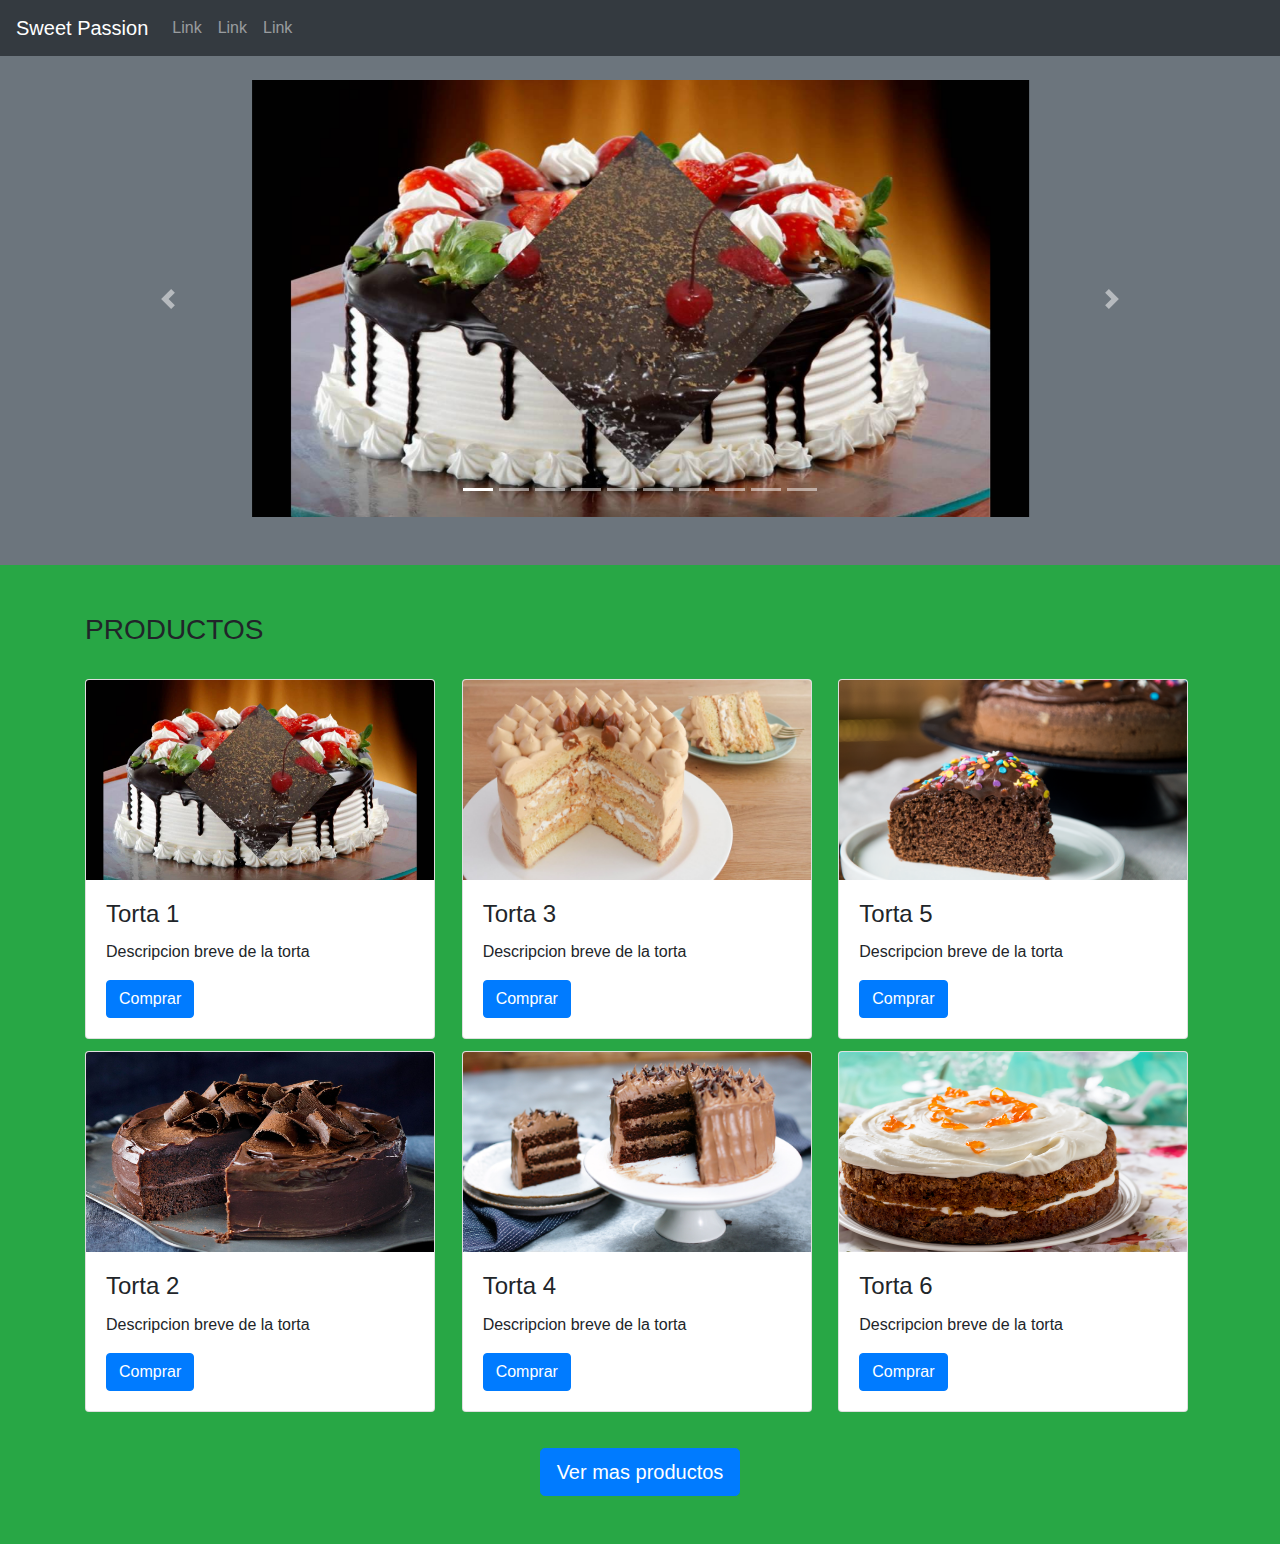
==== index.html @ 9561f7d3 "primera pagina" ====
<!DOCTYPE html>
<html lang="es">
<head>
	<meta charset="UTF-8">
	<meta name="viewport" content="width=device-width, initial-scale=1">
	<title>Pasteleria</title>
	
	<link rel="stylesheet" type="text/css" href="css/bootstrap.min.css">
	<link rel="stylesheet" type="text/css" href="css/style.css">
	<script  src="js/jquery.min.js"></script>
	<script  src="js/popper.min.js"></script>
	<script type="text/javascript" src="js/bootstrap.min.js"></script>
</head>
<body class="bg-secondary">
<!--navBar-->
	<nav class="navbar navbar-expand-md bg-dark navbar-dark">
  <a class="navbar-brand" href="#">Sweet Passion</a>
  <button class="navbar-toggler" type="button" data-toggle="collapse" data-target="#collapsibleNavbar">
    <span class="navbar-toggler-icon"></span>
  </button>
  <div class="collapse navbar-collapse" id="collapsibleNavbar">
    <ul class="navbar-nav">
      <li class="nav-item">
        <a class="nav-link" href="#">Link</a>
      </li>
      <li class="nav-item">
        <a class="nav-link" href="#">Link</a>
      </li>
      <li class="nav-item">
        <a class="nav-link" href="#">Link</a>
      </li>    
    </ul>
  </div>  
</nav>
        
<!--Carousel-->
<br>
<section class="container" >
	<div id="demo" class="carousel slide " data-ride="carousel">

  <!-- Indicators -->
  <ul class="carousel-indicators">
    <li data-target="#demo" data-slide-to="0" class="active"></li>
    <li data-target="#demo" data-slide-to="1"></li>
    <li data-target="#demo" data-slide-to="2"></li>
    <li data-target="#demo" data-slide-to="3"></li>
    <li data-target="#demo" data-slide-to="4"></li>
    <li data-target="#demo" data-slide-to="5"></li>
    <li data-target="#demo" data-slide-to="6"></li>
    <li data-target="#demo" data-slide-to="7"></li>
    <li data-target="#demo" data-slide-to="8"></li>
    <li data-target="#demo" data-slide-to="9"></li>
  </ul>
  
 <!-- The slideshow -->
  <div class="carousel-inner text-center" >
    <div class="carousel-item active ">
      <img src="img/torta-1.jpg" alt="" >
    </div>
    <div class="carousel-item">
      <img src="img/torta-2.jpg" alt="" >
    </div>
    <div class="carousel-item">
      <img src="img/torta-3.jpg" alt="" >
    </div>
    <div class="carousel-item">
      <img src="img/torta-4.jpg" alt="" >
    </div>
    <div class="carousel-item">
      <img src="img/torta-5.png" alt="" >
    </div>
    <div class="carousel-item">
      <img src="img/torta-6.jpg" alt="" >
    </div>
    <div class="carousel-item">
      <img src="img/torta-7.jpg" alt="" >
    </div>
    <div class="carousel-item">
      <img src="img/torta-8.jpg" alt="" >
    </div>
    <div class="carousel-item">
      <img src="img/torta-9.jpg" alt="" >
    </div>
    <div class="carousel-item">
      <img src="img/torta-10.png" alt="" width="1100" height="500">
    </div>
  </div>
  
  <!-- Left and right controls -->
  <a class="carousel-control-prev" href="#demo" data-slide="prev">
    <span class="carousel-control-prev-icon"></span>
  </a>
  <a class="carousel-control-next" href="#demo" data-slide="next">
    <span class="carousel-control-next-icon"></span>
  </a>
	</div>
</section>
<br><br>
<!--productos con CARDS y botones-->
<section class="bg-success"><br><br>
	<div class="container "><h3>PRODUCTOS</h3></div><br>
	<div class="container card-columns align-self-auto">
		<div class="card" style="width:350px">
  			<img class="card-img-top" src="img/torta-1.jpg" alt="Card image" style="height: 200px">
  			<div class="card-body">
    			<h4 class="card-title">Torta 1</h4>
    			<p class="card-text">Descripcion breve de la torta</p>
    			<a href="#" class="btn btn-primary">Comprar</a>
  			</div>
		</div>

		<div class="card" style="width:350px">
  			<img class="card-img-top" src="img/torta-2.jpg" alt="Card image" style="height: 200px">
  			<div class="card-body">
    			<h4 class="card-title">Torta 2</h4>
    			<p class="card-text">Descripcion breve de la torta</p>
    			<a href="#" class="btn btn-primary">Comprar</a>
  			</div>
		</div>

		<div class="card" style="width:350px">
  			<img class="card-img-top" src="img/torta-3.jpg" alt="Card image" style="height: 200px">
  			<div class="card-body">
    			<h4 class="card-title">Torta 3</h4>
    			<p class="card-text">Descripcion breve de la torta</p>
    			<a href="#" class="btn btn-primary">Comprar</a>
  			</div>
		</div>

		<div class="card" style="width:350px">
  			<img class="card-img-top" src="img/torta-4.jpg" alt="Card image" style="height: 200px">
  			<div class="card-body">
    			<h4 class="card-title">Torta 4</h4>
    			<p class="card-text">Descripcion breve de la torta</p>
    			<a href="#" class="btn btn-primary">Comprar</a>
  			</div>
		</div>

		<div class="card" style="width:350px">
  			<img class="card-img-top" src="img/torta-5.png" alt="Card image" style="height: 200px">
  			<div class="card-body">
    			<h4 class="card-title">Torta 5</h4>
    			<p class="card-text">Descripcion breve de la torta</p>
    			<a href="#" class="btn btn-primary">Comprar</a>
  			</div>
		</div>

		<div class="card" style="width:350px">
  			<img class="card-img-top" src="img/torta-6.jpg" alt="Card image" style="height: 200px">
  			<div class="card-body">
    			<h4 class="card-title">Torta 6</h4>
    			<p class="card-text">Descripcion breve de la torta</p>
    			<a href="#" class="btn btn-primary">Comprar</a>
  			</div>
		</div>

	</div><br>
	<div class="container text-center">
		<button type="button" class="btn btn-primary btn-lg">Ver mas productos</button>
	</div><br><br>
</section>
</body>
</html>
---- css/style.css ----
.carousel-inner img {
    width: 70%;
    height: 50%;
  }
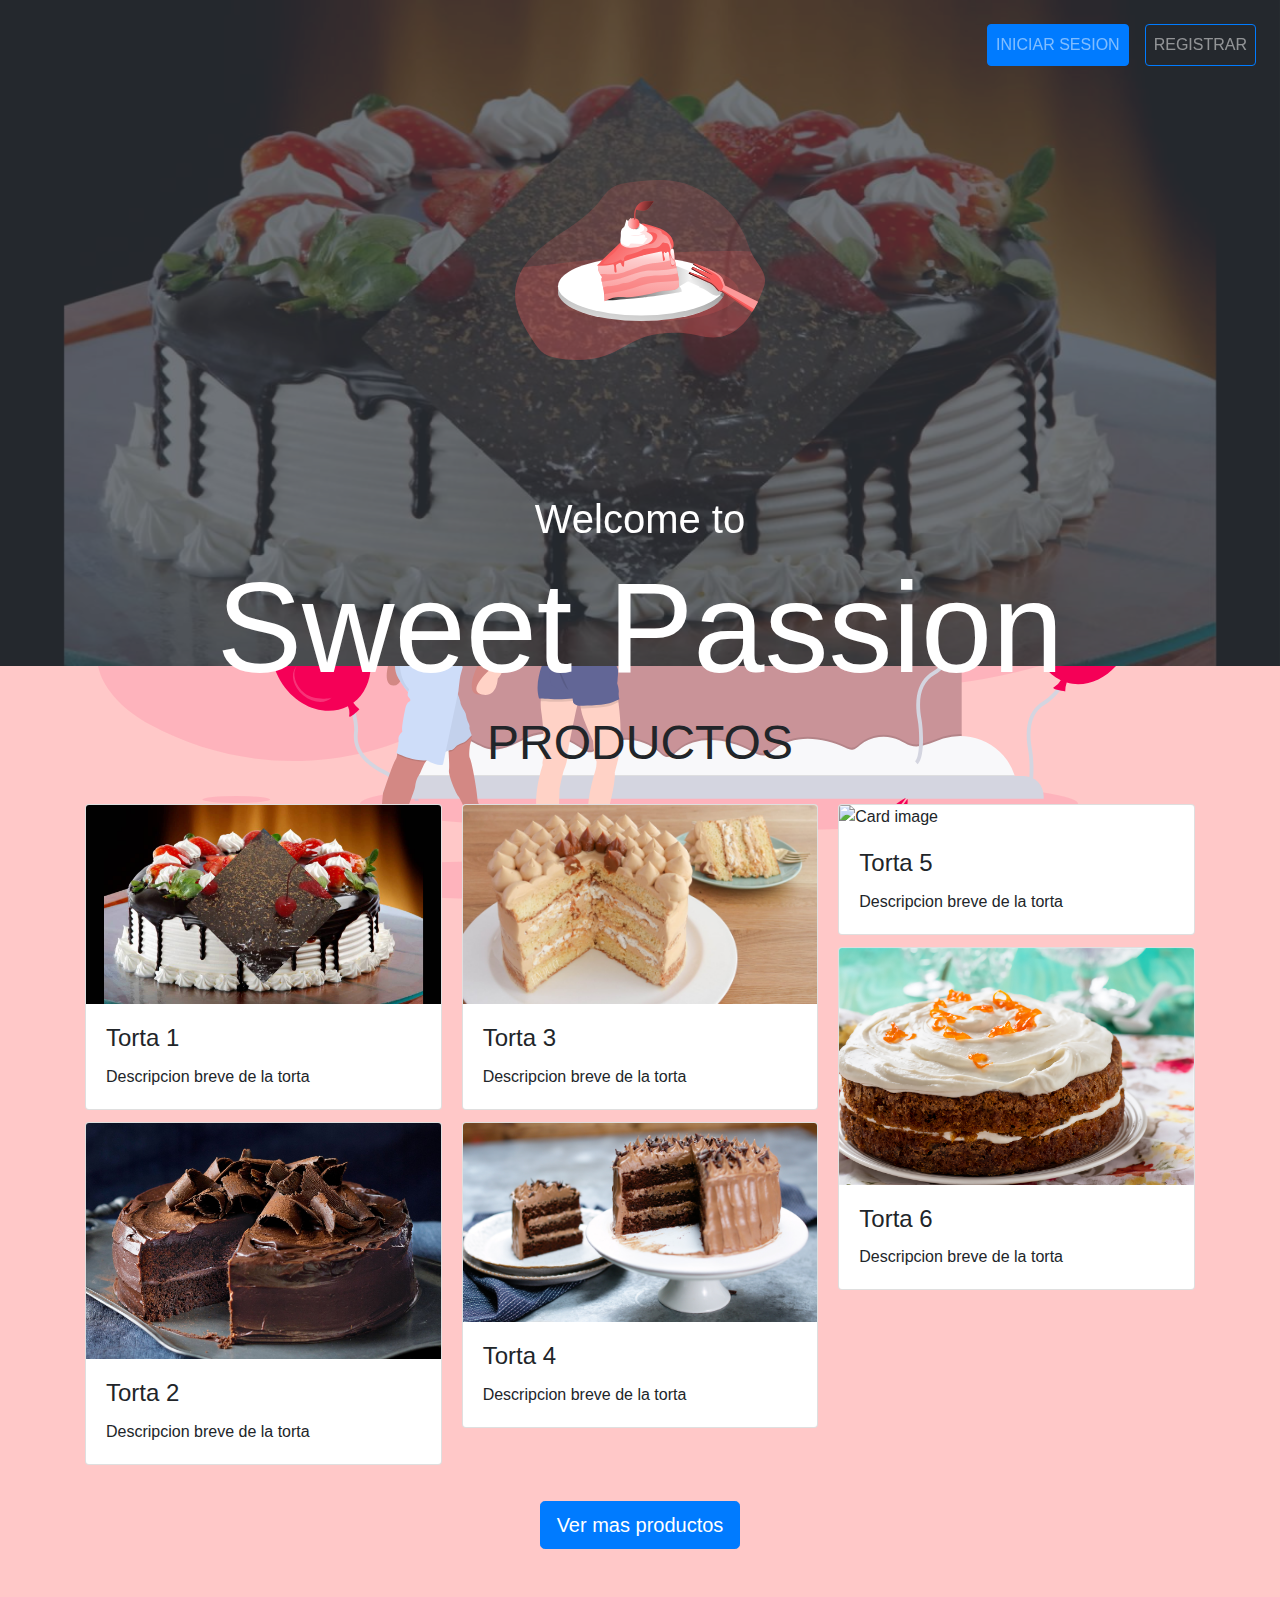
==== commit 21655de1: "nuevo estilo" ====
--- a/index.html
+++ b/index.html
@@ -8,38 +8,48 @@
 	<link rel="stylesheet" type="text/css" href="css/bootstrap.min.css">
 	<link rel="stylesheet" type="text/css" href="css/style.css">
 	<script  src="js/jquery.min.js"></script>
-	<script  src="js/popper.min.js"></script>
-	<script type="text/javascript" src="js/bootstrap.min.js"></script>
+	<!--script  src="js/popper.min.js"></script-->
+	<script type="text/javascript" src="js/bootstrap.js"></script>
+	<script type="text/javascript" src="js/javascript.js"></script>
+  
+
+
+<script src="https://cdn.jsdelivr.net/npm/popper.js@1.16.0/dist/umd/popper.min.js" integrity="sha384-Q6E9RHvbIyZFJoft+2mJbHaEWldlvI9IOYy5n3zV9zzTtmI3UksdQRVvoxMfooAo" crossorigin="anonymous"></script>
+
+
+
 </head>
-<body class="bg-secondary">
+<body class="bg-dark">
 <!--navBar-->
-	<nav class="navbar navbar-expand-md bg-dark navbar-dark">
-  <a class="navbar-brand" href="#">Sweet Passion</a>
-  <button class="navbar-toggler" type="button" data-toggle="collapse" data-target="#collapsibleNavbar">
+	<nav class="navbar navbar-expand-lg navbar-dark navbar-transparent  py-3" >
+  <!--a class="navbar-brand" href="#">Sweet Passion</a-->
+  <button class="navbar-toggler navbar-toggler-right" type="button" data-toggle="collapse" data-target="#collapsibleNavbar">
     <span class="navbar-toggler-icon"></span>
   </button>
   <div class="collapse navbar-collapse" id="collapsibleNavbar">
-    <ul class="navbar-nav">
+    <ul class="navbar-nav ml-auto my-2 my-lg-0">
       <li class="nav-item">
-        <a class="nav-link" href="#">Link</a>
+        <a class="nav-link btn btn-primary m-2" href="login.html">INICIAR SESION</a>
       </li>
       <li class="nav-item">
-        <a class="nav-link" href="#">Link</a>
-      </li>
-      <li class="nav-item">
-        <a class="nav-link" href="#">Link</a>
+        <a class="nav-link btn btn-outline-primary m-2" href="register.html">REGISTRAR</a>
       </li>    
     </ul>
   </div>  
 </nav>
-        
+      
 <!--Carousel-->
-<br>
-<section class="container" >
+
+<section class="text-center head-size  parallax ">
+  <div class="logo"><img src="img/cake2.svg"></div>
+  <div class="text-title">
+    <h1>Welcome to</h1>
+    <div><h1 style="font-size: 8rem; bottom: 20%;">Sweet Passion</h1></div>
+  </div>
 	<div id="demo" class="carousel slide " data-ride="carousel">
 
   <!-- Indicators -->
-  <ul class="carousel-indicators">
+  <ul class="carousel-indicators ocultar">
     <li data-target="#demo" data-slide-to="0" class="active"></li>
     <li data-target="#demo" data-slide-to="1"></li>
     <li data-target="#demo" data-slide-to="2"></li>
@@ -53,8 +63,8 @@
   </ul>
   
  <!-- The slideshow -->
-  <div class="carousel-inner text-center" >
-    <div class="carousel-item active ">
+  <div class="carousel-inner carousel-size text-center " >
+    <div class="carousel-item  active ">
       <img src="img/torta-1.jpg" alt="" >
     </div>
     <div class="carousel-item">
@@ -67,7 +77,7 @@
       <img src="img/torta-4.jpg" alt="" >
     </div>
     <div class="carousel-item">
-      <img src="img/torta-5.png" alt="" >
+      <img src="img/torta-5.jpg" alt="" >
     </div>
     <div class="carousel-item">
       <img src="img/torta-6.jpg" alt="" >
@@ -82,82 +92,89 @@
       <img src="img/torta-9.jpg" alt="" >
     </div>
     <div class="carousel-item">
-      <img src="img/torta-10.png" alt="" width="1100" height="500">
+      <img src="img/torta-10.jpg" alt="" width="1100" height="500">
     </div>
   </div>
   
   <!-- Left and right controls -->
-  <a class="carousel-control-prev" href="#demo" data-slide="prev">
+  <a class="carousel-control-prev ocultar" href="#demo" data-slide="prev">
     <span class="carousel-control-prev-icon"></span>
   </a>
-  <a class="carousel-control-next" href="#demo" data-slide="next">
+  <a class="carousel-control-next ocultar" href="#demo" data-slide="next">
     <span class="carousel-control-next-icon"></span>
   </a>
 	</div>
 </section>
-<br><br>
+
 <!--productos con CARDS y botones-->
-<section class="bg-success"><br><br>
-	<div class="container "><h3>PRODUCTOS</h3></div><br>
-	<div class="container card-columns align-self-auto">
-		<div class="card" style="width:350px">
-  			<img class="card-img-top" src="img/torta-1.jpg" alt="Card image" style="height: 200px">
+<section class=" bg-redCake parallax" id="sectionProducts"><br><br>
+  <!--div ><img class="bg-imageCake" src="img/birthdayCake.svg"></div-->
+	<div class="container text-center"><h3 style="font-size: 3rem;">PRODUCTOS</h3></div><br>
+	<div class="container card-columns">
+		<div class="card" >
+  			<img class="card-img-top" src="img/torta-1.jpg" alt="Card image" >
   			<div class="card-body">
     			<h4 class="card-title">Torta 1</h4>
     			<p class="card-text">Descripcion breve de la torta</p>
-    			<a href="#" class="btn btn-primary">Comprar</a>
+    			<!--a href="#" class="btn btn-primary" onclick="alertComprar()">Comprar</a-->
   			</div>
 		</div>
 
-		<div class="card" style="width:350px">
-  			<img class="card-img-top" src="img/torta-2.jpg" alt="Card image" style="height: 200px">
+		<div class="card" >
+  			<img class="card-img-top" src="img/torta-2.jpg" alt="Card image" >
   			<div class="card-body">
     			<h4 class="card-title">Torta 2</h4>
     			<p class="card-text">Descripcion breve de la torta</p>
-    			<a href="#" class="btn btn-primary">Comprar</a>
+    			<!--a href="#" class="btn btn-primary" onclick="alertComprar()">Comprar</a-->
   			</div>
 		</div>
 
-		<div class="card" style="width:350px">
-  			<img class="card-img-top" src="img/torta-3.jpg" alt="Card image" style="height: 200px">
+		<div class="card" >
+  			<img class="card-img-top" src="img/torta-3.jpg" alt="Card image" >
   			<div class="card-body">
     			<h4 class="card-title">Torta 3</h4>
     			<p class="card-text">Descripcion breve de la torta</p>
-    			<a href="#" class="btn btn-primary">Comprar</a>
+    			<!--a href="#" class="btn btn-primary" onclick="alertComprar()">Comprar</a-->
   			</div>
 		</div>
 
-		<div class="card" style="width:350px">
-  			<img class="card-img-top" src="img/torta-4.jpg" alt="Card image" style="height: 200px">
+		<div class="card" >
+  			<img class="card-img-top" src="img/torta-4.jpg" alt="Card image">
   			<div class="card-body">
     			<h4 class="card-title">Torta 4</h4>
     			<p class="card-text">Descripcion breve de la torta</p>
-    			<a href="#" class="btn btn-primary">Comprar</a>
+    			<!--a href="#" class="btn btn-primary" onclick="alertComprar()">Comprar</a-->
   			</div>
 		</div>
 
-		<div class="card" style="width:350px">
-  			<img class="card-img-top" src="img/torta-5.png" alt="Card image" style="height: 200px">
+		<div class="card" >
+  			<img class="card-img-top" src="img/torta-5.jpg" alt="Card image" >
   			<div class="card-body">
     			<h4 class="card-title">Torta 5</h4>
     			<p class="card-text">Descripcion breve de la torta</p>
-    			<a href="#" class="btn btn-primary">Comprar</a>
+    			<!--a href="#" class="btn btn-primary" onclick="alertComprar()">Comprar</a-->
   			</div>
 		</div>
 
-		<div class="card" style="width:350px">
-  			<img class="card-img-top" src="img/torta-6.jpg" alt="Card image" style="height: 200px">
+		<div class="card" >
+  			<img class="card-img-top" src="img/torta-6.jpg" alt="Card image">
   			<div class="card-body">
     			<h4 class="card-title">Torta 6</h4>
     			<p class="card-text">Descripcion breve de la torta</p>
-    			<a href="#" class="btn btn-primary">Comprar</a>
+    			<!--a href="#" class="btn btn-primary" onclick="alertComprar()">Comprar</a-->
   			</div>
 		</div>
 
 	</div><br>
 	<div class="container text-center">
-		<button type="button" class="btn btn-primary btn-lg">Ver mas productos</button>
+		<a class="btn btn-primary btn-lg"  href="productos.html">Ver mas productos</a>
 	</div><br><br>
 </section>
+
+
+
+
+
+
 </body>
 </html>--- a/css/style.css
+++ b/css/style.css
@@ -1,4 +1,172 @@
+.bg-redCake#blur.active{
+	filter: blur(20px);
+}
+
+.bg-redCake{
+	/*background-color: rgb(255,128,128);*/
+	background-color: rgb(255,200,200);
+}
+
+.bg-imageCake{
+	width: 80%;
+	height: 80%;
+	position: absolute;
+	margin: 10%;
+	filter: blur(5px);
+}
+
+
+
+.container .card{
+	transition: 0.5s;
+}
+
+.container .card:before{
+	
+	position: absolute;
+	width: 100%;
+	height: 100%;
+	z-index: 1;
+	transition: 0.5s;
+}
+
+.container .card:hover:before{
+	transform: scaleY(1.15);
+}
+
+.container:hover .card{
+	filter: blur(5px);
+	transform: scale(.7);
+}
+
+.container .card:hover{
+	filter: blur(0px);
+	transform: scale(1);
+}
+
 .carousel-inner img {
-    width: 70%;
-    height: 50%;
-  }+    width: 100%;
+    height: 100%;
+    
+    /*border-radius: 50px;*/
+  }
+
+.carousel-size{
+	height: 666px;
+	opacity: .3;
+	position: fixed;
+	z-index: -1;
+}
+
+.head-size{
+	height: 768px;
+}
+
+.modal-body img{
+	width: 100%;
+}
+
+.ocultar{
+	display: none;
+}
+
+.logo{
+	position: absolute;
+	left: 0;
+	right: 0;
+	top: 20%;
+	margin: 0 auto;
+	z-index: 1;
+	height: 300px;
+	width: 300px;
+}
+
+.text-title{
+	position: absolute;
+	color: white;
+	left: 0;
+	right: 0;
+	top: 55%;
+	/*margin: 0 auto;*/
+	z-index: 1;
+}
+
+.title-size{
+	font-size: 8rem; 
+	bottom: 20%;
+}
+
+.navbar-transparent{
+	position: absolute;
+	z-index: 3;
+	left: 0;
+	right: 0;
+}
+
+.parallax{
+	background: fixed no-repeat 50% 50%;
+	background-size: cover;
+	background: blur(5px);
+
+}
+
+#sectionProducts{
+	background-image: url('../img/birthdayCake.svg');
+	background-color: rgba(255,200,200,1);
+}
+
+@media (max-width: 320px) {
+  .carousel-size{
+    height: 100px;
+	display: none;
+  }
+
+  .logo{
+  	height: 200px;
+  	width: 200px;
+  }
+
+  .title-size{
+  	font-size: 5rem;
+  }
+
+  .head-size{
+  	height: 670px;
+  }
+}
+
+@media (min-width: 375px) {
+  .carousel-size{
+    display: none;
+  }
+
+  .logo{
+  	height: 250px;
+  	width: 250px;
+  }
+
+  .title-size{
+  	font-size: 6rem;
+  }
+
+  .head-size{
+  	height: 750px;
+  }
+}
+
+@media (min-width: 992px) {
+  .carousel-size{
+    height: 666px;
+    display: flex;
+  }
+
+  .head-size{
+  	height: 666px;
+  }
+}
+
+@media (min-width: 1200px) {
+  .carousel-size{
+    height: 666px;
+  }
+}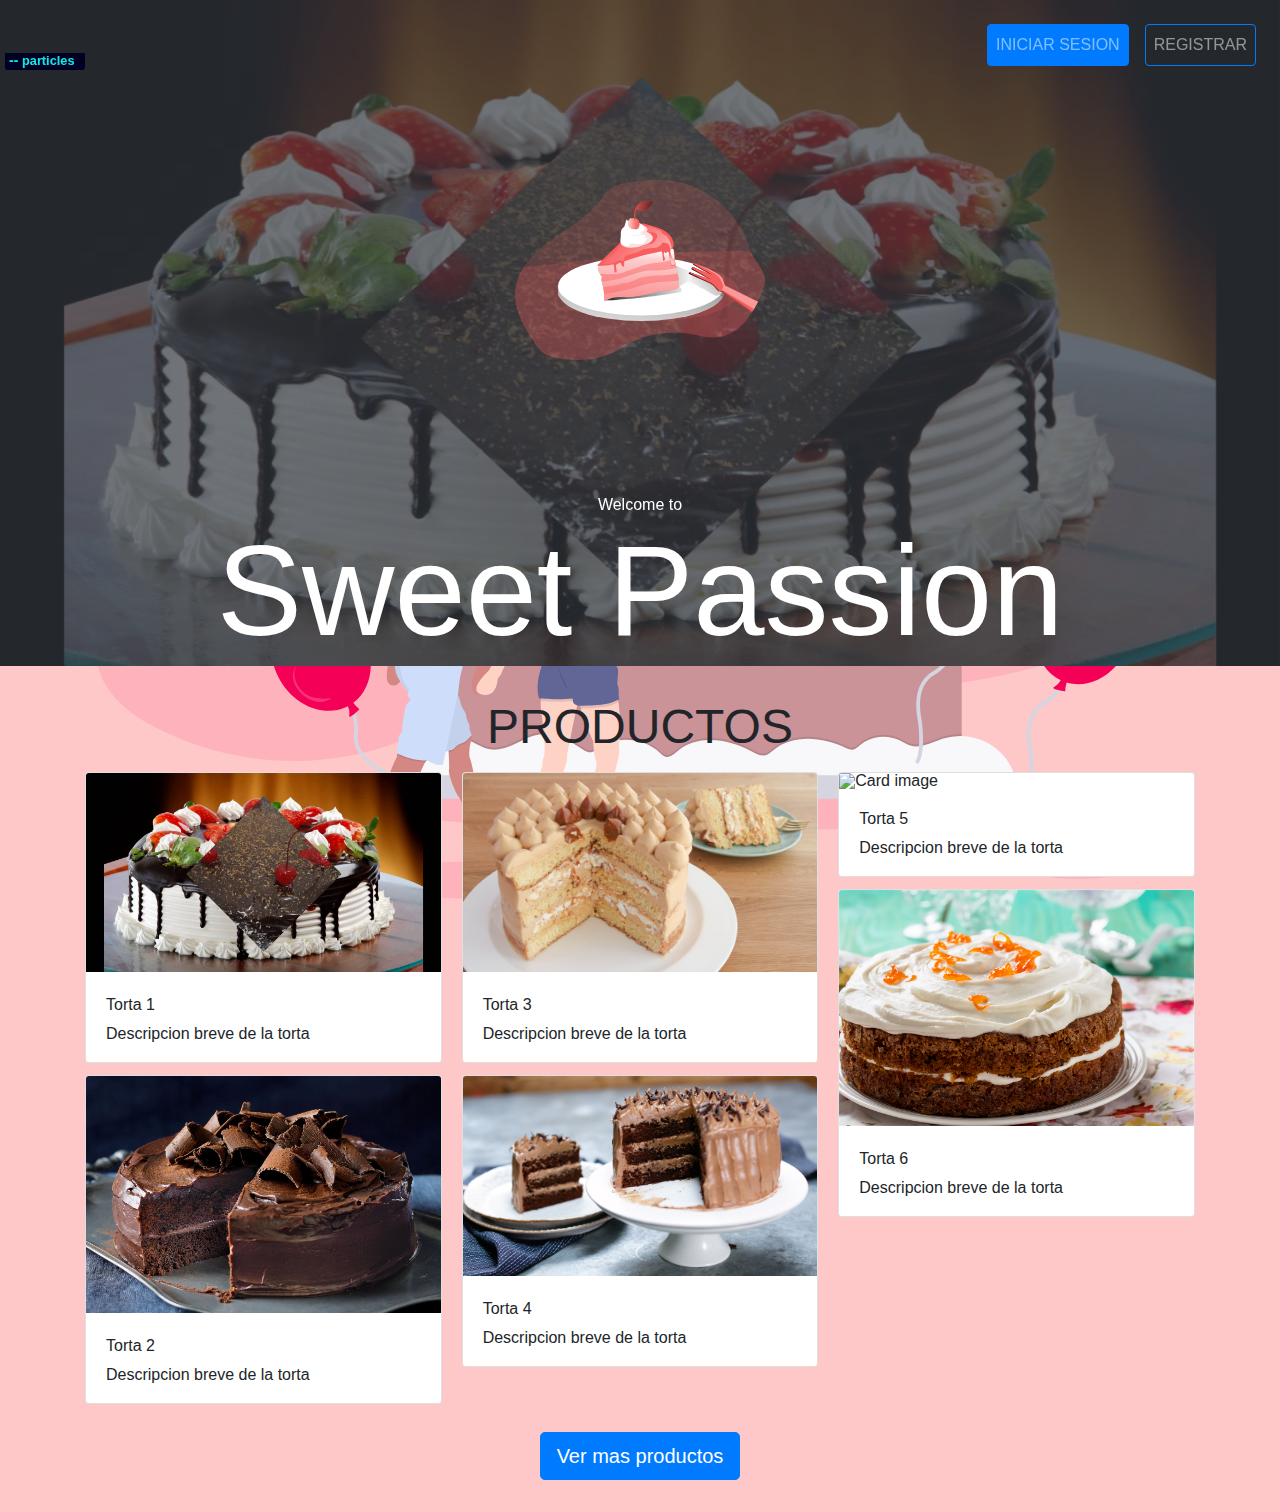
==== commit 88cd7462: "caja" ====
--- a/index.html
+++ b/index.html
@@ -11,6 +11,10 @@
 	<!--script  src="js/popper.min.js"></script-->
 	<script type="text/javascript" src="js/bootstrap.js"></script>
 	<script type="text/javascript" src="js/javascript.js"></script>
+        <meta name="description" content="particles.js is a lightweight JavaScript library for creating particles.">
+  <meta name="author" content="Vincent Garreau" />
+  <meta name="viewport" content="width=device-width, initial-scale=1.0, minimum-scale=1.0, maximum-scale=1.0, user-scalable=no">
+  <link rel="stylesheet" media="screen" href="css/style.css">
   
 
 
@@ -168,12 +172,42 @@
 	</div><br>
 	<div class="container text-center">
 		<a class="btn btn-primary btn-lg"  href="productos.html">Ver mas productos</a>
-	</div><br><br>
+	</div><br><br>    
 </section>
 
-
-
-
+<!-- count particles -->
+<div class="count-particles">
+  <span class="js-count-particles">--</span> particles
+</div>
+
+<!-- particles.js container -->
+<div id="particles-js"></div>
+
+<!-- scripts -->
+<script src="../particles.js"></script>
+<script src="js/app.js"></script>
+
+<!-- stats.js -->
+<script src="js/lib/stats.js"></script>
+<script>
+  var count_particles, stats, update;
+  stats = new Stats;
+  stats.setMode(0);
+  stats.domElement.style.position = 'absolute';
+  stats.domElement.style.left = '0px';
+  stats.domElement.style.top = '0px';
+  document.body.appendChild(stats.domElement);
+  count_particles = document.querySelector('.js-count-particles');
+  update = function() {
+    stats.begin();
+    stats.end();
+    if (window.pJSDom[0].pJS.particles && window.pJSDom[0].pJS.particles.array) {
+      count_particles.innerText = window.pJSDom[0].pJS.particles.array.length;
+    }
+    requestAnimationFrame(update);
+  };
+  requestAnimationFrame(update);
+</script>
 
 
 </body>
--- a/css/style.css
+++ b/css/style.css
@@ -169,4 +169,69 @@
   .carousel-size{
     height: 666px;
   }
-}+}
+
+/* ---- stats.js ---- */
+
+.count-particles{
+  background: #000022;
+  position: absolute;
+  top: 48px;
+  left: 0;
+  width: 80px;
+  color: #13E8E9;
+  font-size: .8em;
+  text-align: left;
+  text-indent: 4px;
+  line-height: 14px;
+  padding-bottom: 2px;
+  font-family: Helvetica, Arial, sans-serif;
+  font-weight: bold;
+}
+
+.js-count-particles{
+  font-size: 1.1em;
+}
+
+#stats,
+.count-particles{
+  -webkit-user-select: none;
+  margin-top: 5px;
+  margin-left: 5px;
+}
+
+#stats{
+  border-radius: 3px 3px 0 0;
+  overflow: hidden;
+}
+
+.count-particles{
+  border-radius: 0 0 3px 3px;
+}
+
+/* ---- particles.js container ---- */
+
+#particles-js{
+  width: 100%;
+  height: 100%;
+  background-color: #b61924;
+  background-image: url('');
+  background-size: cover;
+  background-position: 50% 50%;
+  background-repeat: no-repeat;
+}
+html,body,div,span,object,iframe,h1,h2,h3,h4,h5,h6,p,blockquote,pre,abbr,address,cite,code,del,dfn,em,img,ins,kbd,q,samp,small,strong,sub,sup,var,b,i,dl,dt,dd,ol,ul,li,fieldset,form,label,legend,table,caption,tbody,tfoot,thead,tr,th,td,article,aside,canvas,details,figcaption,figure,footer,header,hgroup,menu,nav,section,summary,time,mark,audio,video{margin:0;padding:0;border:0;outline:0;font-size:100%;vertical-align:baseline;background:transparent}
+body{line-height:1}
+article,aside,details,figcaption,figure,footer,header,hgroup,menu,nav,section{display:block}
+nav ul{list-style:none}
+blockquote,q{quotes:none}
+blockquote:before,blockquote:after,q:before,q:after{content:none}
+a{margin:0;padding:0;font-size:100%;vertical-align:baseline;background:transparent;text-decoration:none}
+mark{background-color:#ff9;color:#000;font-style:italic;font-weight:bold}
+del{text-decoration:line-through}
+abbr[title],dfn[title]{border-bottom:1px dotted;cursor:help}
+table{border-collapse:collapse;border-spacing:0}
+hr{display:block;height:1px;border:0;border-top:1px solid #ccc;margin:1em 0;padding:0}
+input,select{vertical-align:middle}
+li{list-style:none}
+
--- a/css/style.css
+++ b/css/style.css
@@ -169,4 +169,69 @@
   .carousel-size{
     height: 666px;
   }
-}+}
+
+/* ---- stats.js ---- */
+
+.count-particles{
+  background: #000022;
+  position: absolute;
+  top: 48px;
+  left: 0;
+  width: 80px;
+  color: #13E8E9;
+  font-size: .8em;
+  text-align: left;
+  text-indent: 4px;
+  line-height: 14px;
+  padding-bottom: 2px;
+  font-family: Helvetica, Arial, sans-serif;
+  font-weight: bold;
+}
+
+.js-count-particles{
+  font-size: 1.1em;
+}
+
+#stats,
+.count-particles{
+  -webkit-user-select: none;
+  margin-top: 5px;
+  margin-left: 5px;
+}
+
+#stats{
+  border-radius: 3px 3px 0 0;
+  overflow: hidden;
+}
+
+.count-particles{
+  border-radius: 0 0 3px 3px;
+}
+
+/* ---- particles.js container ---- */
+
+#particles-js{
+  width: 100%;
+  height: 100%;
+  background-color: #b61924;
+  background-image: url('');
+  background-size: cover;
+  background-position: 50% 50%;
+  background-repeat: no-repeat;
+}
+html,body,div,span,object,iframe,h1,h2,h3,h4,h5,h6,p,blockquote,pre,abbr,address,cite,code,del,dfn,em,img,ins,kbd,q,samp,small,strong,sub,sup,var,b,i,dl,dt,dd,ol,ul,li,fieldset,form,label,legend,table,caption,tbody,tfoot,thead,tr,th,td,article,aside,canvas,details,figcaption,figure,footer,header,hgroup,menu,nav,section,summary,time,mark,audio,video{margin:0;padding:0;border:0;outline:0;font-size:100%;vertical-align:baseline;background:transparent}
+body{line-height:1}
+article,aside,details,figcaption,figure,footer,header,hgroup,menu,nav,section{display:block}
+nav ul{list-style:none}
+blockquote,q{quotes:none}
+blockquote:before,blockquote:after,q:before,q:after{content:none}
+a{margin:0;padding:0;font-size:100%;vertical-align:baseline;background:transparent;text-decoration:none}
+mark{background-color:#ff9;color:#000;font-style:italic;font-weight:bold}
+del{text-decoration:line-through}
+abbr[title],dfn[title]{border-bottom:1px dotted;cursor:help}
+table{border-collapse:collapse;border-spacing:0}
+hr{display:block;height:1px;border:0;border-top:1px solid #ccc;margin:1em 0;padding:0}
+input,select{vertical-align:middle}
+li{list-style:none}
+
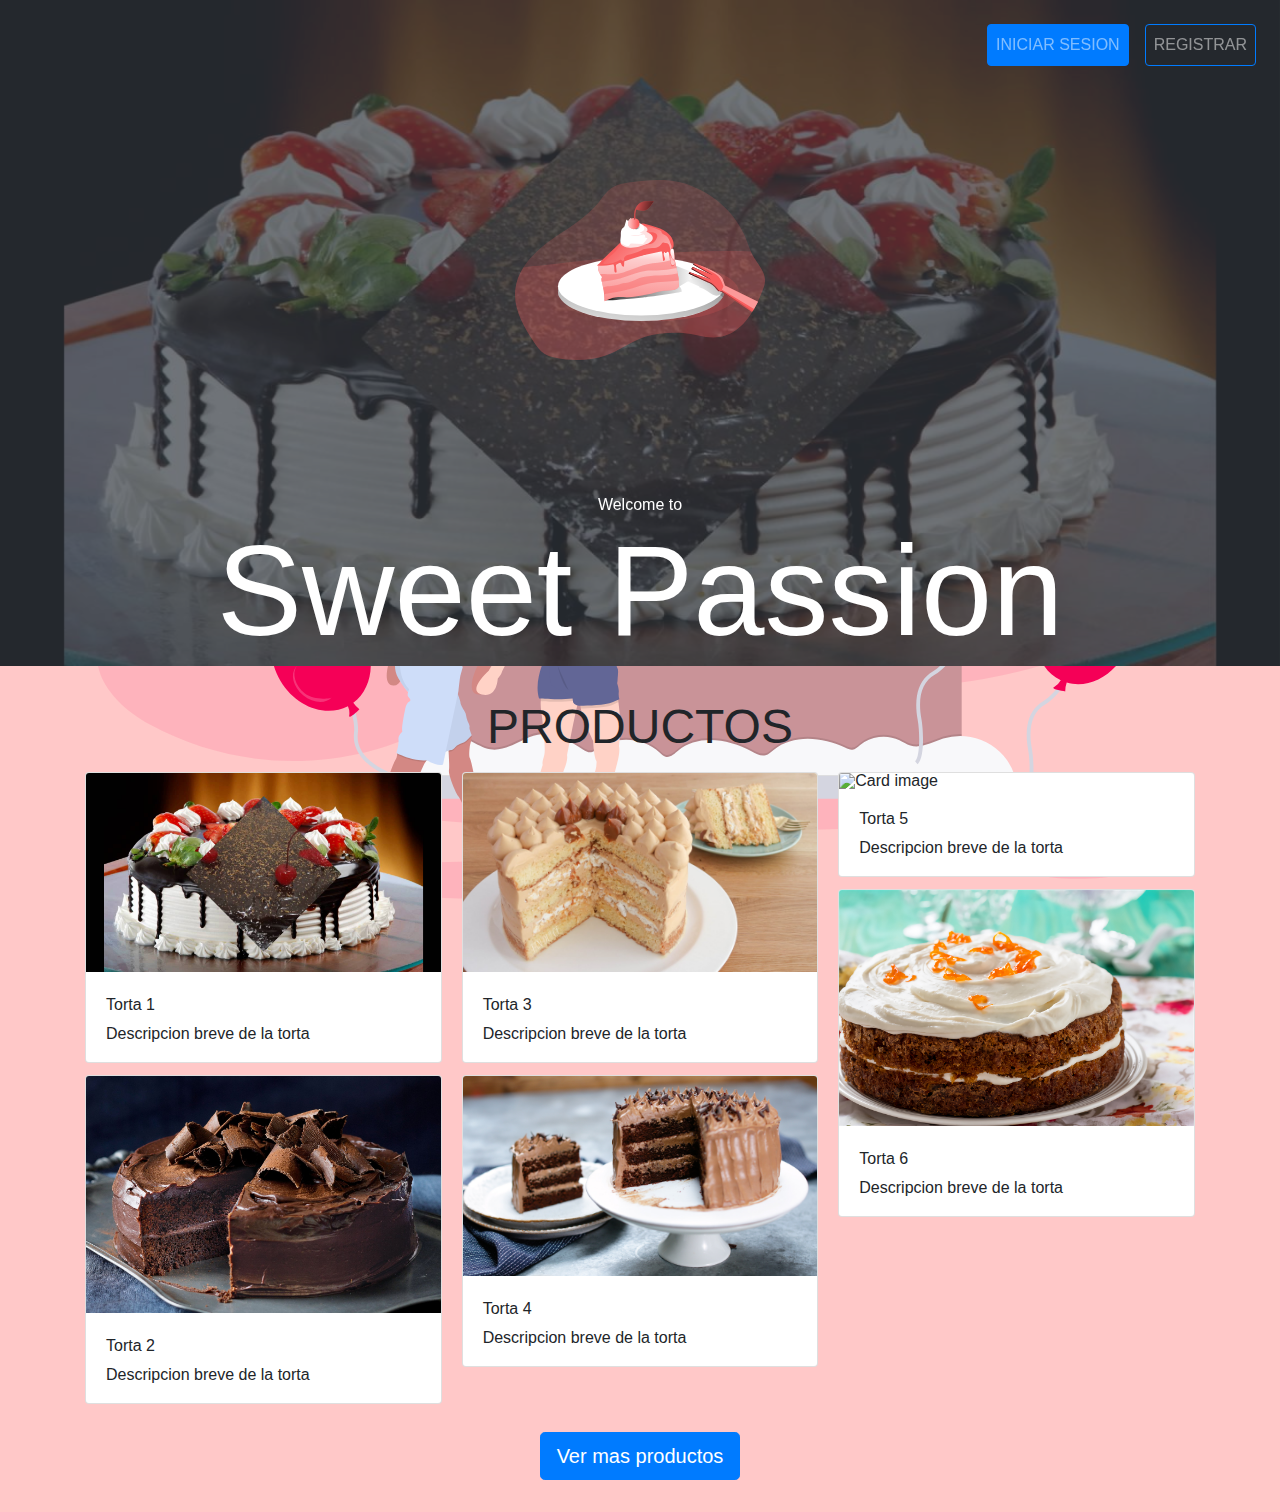
==== commit 9dbf8a1d: "correccion" ====
--- a/index.html
+++ b/index.html
@@ -11,10 +11,7 @@
 	<!--script  src="js/popper.min.js"></script-->
 	<script type="text/javascript" src="js/bootstrap.js"></script>
 	<script type="text/javascript" src="js/javascript.js"></script>
-        <meta name="description" content="particles.js is a lightweight JavaScript library for creating particles.">
-  <meta name="author" content="Vincent Garreau" />
-  <meta name="viewport" content="width=device-width, initial-scale=1.0, minimum-scale=1.0, maximum-scale=1.0, user-scalable=no">
-  <link rel="stylesheet" media="screen" href="css/style.css">
+        
   
 
 
@@ -175,40 +172,5 @@
 	</div><br><br>    
 </section>
 
-<!-- count particles -->
-<div class="count-particles">
-  <span class="js-count-particles">--</span> particles
-</div>
-
-<!-- particles.js container -->
-<div id="particles-js"></div>
-
-<!-- scripts -->
-<script src="../particles.js"></script>
-<script src="js/app.js"></script>
-
-<!-- stats.js -->
-<script src="js/lib/stats.js"></script>
-<script>
-  var count_particles, stats, update;
-  stats = new Stats;
-  stats.setMode(0);
-  stats.domElement.style.position = 'absolute';
-  stats.domElement.style.left = '0px';
-  stats.domElement.style.top = '0px';
-  document.body.appendChild(stats.domElement);
-  count_particles = document.querySelector('.js-count-particles');
-  update = function() {
-    stats.begin();
-    stats.end();
-    if (window.pJSDom[0].pJS.particles && window.pJSDom[0].pJS.particles.array) {
-      count_particles.innerText = window.pJSDom[0].pJS.particles.array.length;
-    }
-    requestAnimationFrame(update);
-  };
-  requestAnimationFrame(update);
-</script>
-
-
 </body>
 </html>